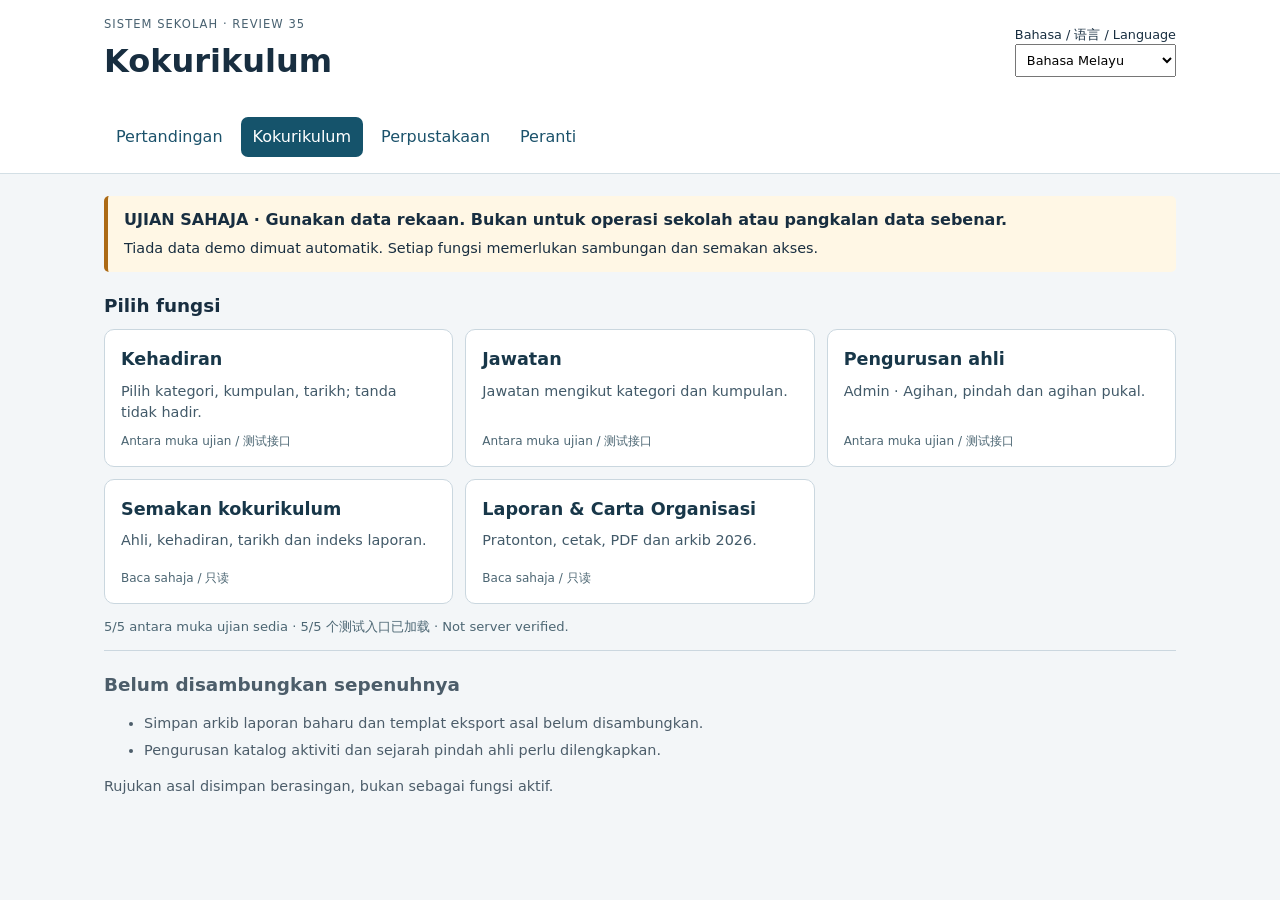
==== live-test/Attendance_REVIEW.html @ 01369eb8 "Add files via upload" ====
<!doctype html><html lang="ms"><head><meta charset="utf-8"><meta name="viewport" content="width=device-width,initial-scale=1"><title>Kokurikulum | REVIEW</title><link rel="stylesheet" href="./unified34.css"><style>#p24-dialog{width:min(760px,95vw);max-height:90vh;border:0;border-radius:12px;padding:18px;color:#152d40}#p24-dialog::backdrop{background:#0e2438aa}#p24-dialog .p24-bar{display:flex;gap:8px;flex-wrap:wrap;margin:8px 0}#p24-dialog select,#p24-dialog input,#p24-dialog button{width:auto;max-width:100%;padding:9px;border:1px solid #a4b9c7;border-radius:6px}#p24-dialog button{background:#e9f2fa;color:#152d40;cursor:pointer}#p24-dialog button:disabled{opacity:.5;cursor:default}#p24-dialog .p24-row{display:flex;align-items:center;justify-content:space-between;gap:12px;padding:8px;border-bottom:1px solid #dde6ed}#p24-dialog small{display:block;color:#526678}#p24-dialog button[data-present="true"]{background:#dcfce7}#p24-dialog button[data-present="false"]{background:#fee2e2}#p24-dialog #p24-save{background:#176b4b;color:white}</style><style>#p27-dialog{width:min(760px,94vw);max-width:94vw;max-height:90vh;box-sizing:border-box;border:0;border-radius:12px;padding:16px;color:#152d40;overflow:auto}#p27-dialog::backdrop{background:#0e2438aa}#p27-dialog .p27-bar{display:flex;flex-wrap:wrap;gap:8px;margin:10px 0}#p27-dialog select,#p27-dialog input[type=search]{max-width:100%;min-width:0;padding:8px;border:1px solid #aab8c4;border-radius:6px}#p27-student,#p27-target{display:block;width:100%;margin:10px 0}#p27-dialog button{padding:8px 12px;border:1px solid #94a3b8;border-radius:7px;background:#f8fafc}#p27-dialog button:disabled{opacity:.45}#p27-dialog p{overflow-wrap:anywhere}#p27-dialog h2{font-size:1.2rem;font-weight:bold}</style></head><body><header><div class="top"><div><p class="eyebrow">SISTEM SEKOLAH · REVIEW 35</p><h1 data-ms="Kokurikulum" data-zh="课外活动" data-en="Co-curricular">Kokurikulum</h1></div><label class="language">Bahasa / 语言 / Language<select id="ui-language"><option value="ms">Bahasa Melayu</option><option value="zh">华文</option><option value="en">English</option></select></label></div><nav aria-label="Sistem"><a href="Competition_REVIEW.html" ><span data-ms="Pertandingan" data-zh="比赛系统" data-en="Competitions">Pertandingan</span></a><a href="Attendance_REVIEW.html" aria-current=page><span data-ms="Kokurikulum" data-zh="课外活动" data-en="Co-curricular">Kokurikulum</span></a><a href="Library_REVIEW.html" ><span data-ms="Perpustakaan" data-zh="图书馆" data-en="Library">Perpustakaan</span></a><a href="Device_REVIEW.html"><span data-ms="Peranti" data-zh="设备授权" data-en="Devices">Peranti</span></a></nav></header><main><aside class="notice" role="note"><span data-ms="UJIAN SAHAJA · Gunakan data rekaan. Bukan untuk operasi sekolah atau pangkalan data sebenar." data-zh="仅限测试：请使用虚构资料，不可用于学校正式业务或正式数据库。" data-en="TEST ONLY · Use fictional data. Not for production school operations or databases.">UJIAN SAHAJA · Gunakan data rekaan. Bukan untuk operasi sekolah atau pangkalan data sebenar.</span><p><span data-ms="Tiada data demo dimuat automatik. Setiap fungsi memerlukan sambungan dan semakan akses." data-zh="不自动载入离线演示资料；各功能需要连接并检查权限。" data-en="No demo data loads automatically. Each function requires a connection and access check.">Tiada data demo dimuat automatik. Setiap fungsi memerlukan sambungan dan semakan akses.</span></p></aside><h2><span data-ms="Pilih fungsi" data-zh="选择功能" data-en="Choose a function">Pilih fungsi</span></h2><div class="tiles"><button type="button" class="tile" id="p24-att-open" data-module="attendance24-panel.mjs" data-dialog="p24-dialog" disabled><strong data-ms="Kehadiran" data-zh="活动点名" data-en="Attendance">Kehadiran</strong><span data-ms="Pilih kategori, kumpulan, tarikh; tanda tidak hadir." data-zh="按类别、活动和日期选择，只点缺席。" data-en="Select category, group and date; mark absences.">Pilih kategori, kumpulan, tarikh; tanda tidak hadir.</span><small class="route-status" aria-live="polite">Antara muka ujian / 测试接口</small></button><button type="button" class="tile" id="p24-pos-open" data-module="attendance24-panel.mjs" data-dialog="p24-dialog" disabled><strong data-ms="Jawatan" data-zh="职位管理" data-en="Positions">Jawatan</strong><span data-ms="Jawatan mengikut kategori dan kumpulan." data-zh="各类别职位独立管理。" data-en="Independent positions by category and group.">Jawatan mengikut kategori dan kumpulan.</span><small class="route-status" aria-live="polite">Antara muka ujian / 测试接口</small></button><button type="button" class="tile" id="p27-open" data-module="membership27-panel.mjs" data-dialog="p27-dialog" disabled><strong data-ms="Pengurusan ahli" data-zh="会员管理" data-en="Membership">Pengurusan ahli</strong><span data-ms="Admin · Agihan, pindah dan agihan pukal." data-zh="管理员：分配、转组及批量分配。" data-en="Admin · Assign, transfer and bulk assign.">Admin · Agihan, pindah dan agihan pukal.</span><small class="route-status" aria-live="polite">Antara muka ujian / 测试接口</small></button><button type="button" class="tile" id="p20-open" data-module="read-panel.mjs" data-dialog="p20-dialog" disabled><strong data-ms="Semakan kokurikulum" data-zh="课外活动独立检查" data-en="Co-curricular checks">Semakan kokurikulum</strong><span data-ms="Ahli, kehadiran, tarikh dan indeks laporan." data-zh="会员、出席、日期及报告索引。" data-en="Members, attendance, dates and report index.">Ahli, kehadiran, tarikh dan indeks laporan.</span><small class="route-status" aria-live="polite">Baca sahaja / 只读</small></button><button type="button" class="tile" id="p35-open" data-module="reports35-panel.mjs" data-dialog="p35-dialog" disabled><strong data-ms="Laporan &amp; Carta Organisasi" data-zh="活动报告与组织图" data-en="Activity reports &amp; organisation charts">Laporan &amp; Carta Organisasi</strong><span data-ms="Pratonton, cetak, PDF dan arkib 2026." data-zh="预览、打印、PDF及2026归档。" data-en="Preview, print, PDF and 2026 archive.">Pratonton, cetak, PDF dan arkib 2026.</span><small class="route-status">Baca sahaja / 只读</small></button></div><p id="shell-status" role="status">Memuat antara muka… / 正在加载界面</p><section class="pending"><h2><span data-ms="Belum disambungkan sepenuhnya" data-zh="尚未完全接通" data-en="Not fully connected">Belum disambungkan sepenuhnya</span></h2><ul><li><span data-ms="Simpan arkib laporan baharu dan templat eksport asal belum disambungkan." data-zh="新报告归档保存及原版导出模板尚未接通。" data-en="New report archive saving and original export templates are not connected.">Simpan arkib laporan baharu dan templat eksport asal belum disambungkan.</span></li><li><span data-ms="Pengurusan katalog aktiviti dan sejarah pindah ahli perlu dilengkapkan." data-zh="活动目录管理和转组历史仍需完善。" data-en="Activity catalogue management and transfer history remain incomplete.">Pengurusan katalog aktiviti dan sejarah pindah ahli perlu dilengkapkan.</span></li></ul><p><span data-ms="Rujukan asal disimpan berasingan, bukan sebagai fungsi aktif." data-zh="原版参考文件另存，不当作可用业务入口。" data-en="Original references are stored separately, not as active operations.">Rujukan asal disimpan berasingan, bukan sebagai fungsi aktif.</span></p></section></main><dialog id="p20-dialog" style="position:fixed;inset:0;margin:auto;width:min(1100px,96vw);height:90vh;max-width:96vw;background:white;color:#172b4d;padding:16px;border:1px solid #b8c6d0;border-radius:10px;z-index:10000;overflow:auto;font:14px system-ui">
<div data-scope="attendance" id="p20-root"></div></dialog><dialog id="p24-dialog"><div id="p24-root"></div></dialog><dialog id="p27-dialog"><div id="p27-root"></div></dialog><dialog id="p35-dialog"><div id="p35-root"></div></dialog><script type="module" src="./unified34.mjs"></script></body></html>
---- live-test/unified34.css ----
:root{font:16px/1.5 system-ui,-apple-system,"Segoe UI",sans-serif;color:#182e40;background:#f3f6f8;color-scheme:light}*{box-sizing:border-box}body{margin:0}header{background:#fff;border-bottom:1px solid #d3dfe5}header .top,header nav,main{max-width:1120px;margin:auto;padding:16px 24px}header .top{display:flex;align-items:center;justify-content:space-between;gap:16px}h1{font-size:clamp(1.4rem,4vw,2rem);margin:0}.eyebrow{font-size:.72rem;letter-spacing:.09em;color:#486170;margin:0 0 4px}.language{font-size:.8rem;display:flex;flex-direction:column}select,input,button{font:inherit;max-width:100%}select{padding:7px;min-width:0}nav{display:flex;flex-wrap:wrap;gap:6px}nav a{color:#1b526b;text-decoration:none;padding:8px 12px;border-radius:7px}nav a[aria-current=page]{background:#15536b;color:white}main{padding-top:22px}h2{font-size:1.15rem;margin:20px 0 10px}.notice{border-left:4px solid #ac6a15;background:#fff7e5;padding:12px 16px;font-weight:600;border-radius:5px}.notice p{margin:6px 0 0;font-weight:400;font-size:.9rem}.tiles{display:grid;grid-template-columns:repeat(auto-fit,minmax(min(100%,260px),1fr));gap:12px}.tile{text-align:left;display:flex;flex-direction:column;align-items:flex-start;gap:8px;min-height:125px;padding:16px;border:1px solid #cad7df;border-radius:10px;background:white;color:#183749;cursor:pointer}.tile strong{font-size:1.1rem}.tile span{font-size:.9rem;color:#425a69}.tile small{font-size:.75rem;margin-top:auto;color:#4c6673}.tile:disabled{opacity:.6;cursor:not-allowed}.tile:not(:disabled):hover{border-color:#15536b;background:#f9fdff}.tile:focus-visible,a:focus-visible,button:focus-visible{outline:3px solid #1978af;outline-offset:2px}.pending{border-top:1px solid #cbd7df;font-size:.9rem;color:#4c5d6a}.pending li{margin:5px 0}#shell-status{font-size:.82rem;color:#4c6673}dialog{box-sizing:border-box;max-width:94vw;max-height:90vh;overflow:auto;border:1px solid #bacbd7;border-radius:10px;overflow-wrap:anywhere;color:#182e40;background:white}dialog::backdrop{background:#10283eb8}dialog [hidden]{display:none!important}dialog input,dialog select,dialog button{max-width:100%}dialog table{width:100%;border-collapse:collapse}dialog td,dialog th{text-align:left;padding:5px;border-bottom:1px solid #dce4e9}.btn,#p-master-close{padding:8px 12px;background:#1b607c;color:white;border:0;border-radius:6px;margin:3px;cursor:pointer}.btn:disabled,#p-master-close:disabled{opacity:.5;cursor:not-allowed}#p-master-dialog{width:min(94vw,900px);padding:16px}.master-top{display:flex;justify-content:space-between;align-items:center;gap:8px}.master-top h2{margin:0}#annual29-root{border-top:1px solid #cbd7df;margin-top:20px;padding-top:10px}#p-master-dialog input[type=file]{display:block;margin:10px 0}@media(max-width:520px){header .top,header nav,main{padding-left:14px;padding-right:14px}.top{align-items:flex-start!important}.language select{font-size:.8rem}nav a{padding:7px 9px}.tile{min-height:105px}.master-top{flex-wrap:wrap}}

#p35-dialog{width:min(900px,calc(100vw - 24px));max-height:90vh;overflow:auto}#p35-root{padding:12px;display:grid;gap:8px}#p35-root label{display:grid;gap:4px}#p35-root select,#p35-root textarea,#p35-root input:not([type=checkbox]){width:100%;min-width:0;padding:8px;font:inherit}#p35-root textarea{min-height:70px}#p35-root button{padding:9px}#p35-choices{max-height:250px;overflow:auto}#p35-choices label{display:flex;gap:8px;align-items:center;padding:5px;overflow-wrap:anywhere}#p35-root [hidden]{display:none!important}
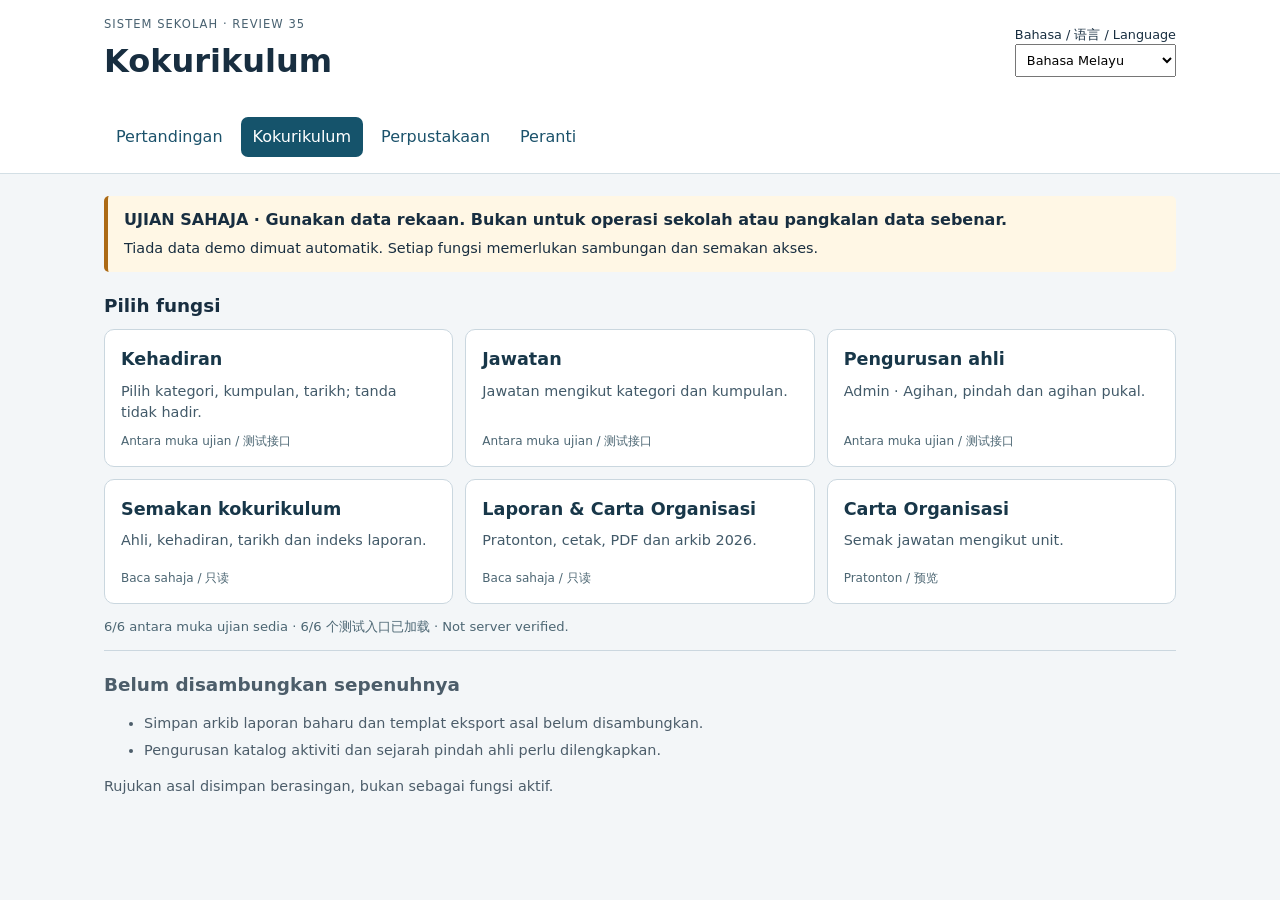
==== commit 583cf54c: "Add files via upload" ====
--- a/live-test/Attendance_REVIEW.html
+++ b/live-test/Attendance_REVIEW.html
@@ -1,2 +1,2 @@
-<!doctype html><html lang="ms"><head><meta charset="utf-8"><meta name="viewport" content="width=device-width,initial-scale=1"><title>Kokurikulum | REVIEW</title><link rel="stylesheet" href="./unified34.css"><style>#p24-dialog{width:min(760px,95vw);max-height:90vh;border:0;border-radius:12px;padding:18px;color:#152d40}#p24-dialog::backdrop{background:#0e2438aa}#p24-dialog .p24-bar{display:flex;gap:8px;flex-wrap:wrap;margin:8px 0}#p24-dialog select,#p24-dialog input,#p24-dialog button{width:auto;max-width:100%;padding:9px;border:1px solid #a4b9c7;border-radius:6px}#p24-dialog button{background:#e9f2fa;color:#152d40;cursor:pointer}#p24-dialog button:disabled{opacity:.5;cursor:default}#p24-dialog .p24-row{display:flex;align-items:center;justify-content:space-between;gap:12px;padding:8px;border-bottom:1px solid #dde6ed}#p24-dialog small{display:block;color:#526678}#p24-dialog button[data-present="true"]{background:#dcfce7}#p24-dialog button[data-present="false"]{background:#fee2e2}#p24-dialog #p24-save{background:#176b4b;color:white}</style><style>#p27-dialog{width:min(760px,94vw);max-width:94vw;max-height:90vh;box-sizing:border-box;border:0;border-radius:12px;padding:16px;color:#152d40;overflow:auto}#p27-dialog::backdrop{background:#0e2438aa}#p27-dialog .p27-bar{display:flex;flex-wrap:wrap;gap:8px;margin:10px 0}#p27-dialog select,#p27-dialog input[type=search]{max-width:100%;min-width:0;padding:8px;border:1px solid #aab8c4;border-radius:6px}#p27-student,#p27-target{display:block;width:100%;margin:10px 0}#p27-dialog button{padding:8px 12px;border:1px solid #94a3b8;border-radius:7px;background:#f8fafc}#p27-dialog button:disabled{opacity:.45}#p27-dialog p{overflow-wrap:anywhere}#p27-dialog h2{font-size:1.2rem;font-weight:bold}</style></head><body><header><div class="top"><div><p class="eyebrow">SISTEM SEKOLAH · REVIEW 35</p><h1 data-ms="Kokurikulum" data-zh="课外活动" data-en="Co-curricular">Kokurikulum</h1></div><label class="language">Bahasa / 语言 / Language<select id="ui-language"><option value="ms">Bahasa Melayu</option><option value="zh">华文</option><option value="en">English</option></select></label></div><nav aria-label="Sistem"><a href="Competition_REVIEW.html" ><span data-ms="Pertandingan" data-zh="比赛系统" data-en="Competitions">Pertandingan</span></a><a href="Attendance_REVIEW.html" aria-current=page><span data-ms="Kokurikulum" data-zh="课外活动" data-en="Co-curricular">Kokurikulum</span></a><a href="Library_REVIEW.html" ><span data-ms="Perpustakaan" data-zh="图书馆" data-en="Library">Perpustakaan</span></a><a href="Device_REVIEW.html"><span data-ms="Peranti" data-zh="设备授权" data-en="Devices">Peranti</span></a></nav></header><main><aside class="notice" role="note"><span data-ms="UJIAN SAHAJA · Gunakan data rekaan. Bukan untuk operasi sekolah atau pangkalan data sebenar." data-zh="仅限测试：请使用虚构资料，不可用于学校正式业务或正式数据库。" data-en="TEST ONLY · Use fictional data. Not for production school operations or databases.">UJIAN SAHAJA · Gunakan data rekaan. Bukan untuk operasi sekolah atau pangkalan data sebenar.</span><p><span data-ms="Tiada data demo dimuat automatik. Setiap fungsi memerlukan sambungan dan semakan akses." data-zh="不自动载入离线演示资料；各功能需要连接并检查权限。" data-en="No demo data loads automatically. Each function requires a connection and access check.">Tiada data demo dimuat automatik. Setiap fungsi memerlukan sambungan dan semakan akses.</span></p></aside><h2><span data-ms="Pilih fungsi" data-zh="选择功能" data-en="Choose a function">Pilih fungsi</span></h2><div class="tiles"><button type="button" class="tile" id="p24-att-open" data-module="attendance24-panel.mjs" data-dialog="p24-dialog" disabled><strong data-ms="Kehadiran" data-zh="活动点名" data-en="Attendance">Kehadiran</strong><span data-ms="Pilih kategori, kumpulan, tarikh; tanda tidak hadir." data-zh="按类别、活动和日期选择，只点缺席。" data-en="Select category, group and date; mark absences.">Pilih kategori, kumpulan, tarikh; tanda tidak hadir.</span><small class="route-status" aria-live="polite">Antara muka ujian / 测试接口</small></button><button type="button" class="tile" id="p24-pos-open" data-module="attendance24-panel.mjs" data-dialog="p24-dialog" disabled><strong data-ms="Jawatan" data-zh="职位管理" data-en="Positions">Jawatan</strong><span data-ms="Jawatan mengikut kategori dan kumpulan." data-zh="各类别职位独立管理。" data-en="Independent positions by category and group.">Jawatan mengikut kategori dan kumpulan.</span><small class="route-status" aria-live="polite">Antara muka ujian / 测试接口</small></button><button type="button" class="tile" id="p27-open" data-module="membership27-panel.mjs" data-dialog="p27-dialog" disabled><strong data-ms="Pengurusan ahli" data-zh="会员管理" data-en="Membership">Pengurusan ahli</strong><span data-ms="Admin · Agihan, pindah dan agihan pukal." data-zh="管理员：分配、转组及批量分配。" data-en="Admin · Assign, transfer and bulk assign.">Admin · Agihan, pindah dan agihan pukal.</span><small class="route-status" aria-live="polite">Antara muka ujian / 测试接口</small></button><button type="button" class="tile" id="p20-open" data-module="read-panel.mjs" data-dialog="p20-dialog" disabled><strong data-ms="Semakan kokurikulum" data-zh="课外活动独立检查" data-en="Co-curricular checks">Semakan kokurikulum</strong><span data-ms="Ahli, kehadiran, tarikh dan indeks laporan." data-zh="会员、出席、日期及报告索引。" data-en="Members, attendance, dates and report index.">Ahli, kehadiran, tarikh dan indeks laporan.</span><small class="route-status" aria-live="polite">Baca sahaja / 只读</small></button><button type="button" class="tile" id="p35-open" data-module="reports35-panel.mjs" data-dialog="p35-dialog" disabled><strong data-ms="Laporan &amp; Carta Organisasi" data-zh="活动报告与组织图" data-en="Activity reports &amp; organisation charts">Laporan &amp; Carta Organisasi</strong><span data-ms="Pratonton, cetak, PDF dan arkib 2026." data-zh="预览、打印、PDF及2026归档。" data-en="Preview, print, PDF and 2026 archive.">Pratonton, cetak, PDF dan arkib 2026.</span><small class="route-status">Baca sahaja / 只读</small></button></div><p id="shell-status" role="status">Memuat antara muka… / 正在加载界面</p><section class="pending"><h2><span data-ms="Belum disambungkan sepenuhnya" data-zh="尚未完全接通" data-en="Not fully connected">Belum disambungkan sepenuhnya</span></h2><ul><li><span data-ms="Simpan arkib laporan baharu dan templat eksport asal belum disambungkan." data-zh="新报告归档保存及原版导出模板尚未接通。" data-en="New report archive saving and original export templates are not connected.">Simpan arkib laporan baharu dan templat eksport asal belum disambungkan.</span></li><li><span data-ms="Pengurusan katalog aktiviti dan sejarah pindah ahli perlu dilengkapkan." data-zh="活动目录管理和转组历史仍需完善。" data-en="Activity catalogue management and transfer history remain incomplete.">Pengurusan katalog aktiviti dan sejarah pindah ahli perlu dilengkapkan.</span></li></ul><p><span data-ms="Rujukan asal disimpan berasingan, bukan sebagai fungsi aktif." data-zh="原版参考文件另存，不当作可用业务入口。" data-en="Original references are stored separately, not as active operations.">Rujukan asal disimpan berasingan, bukan sebagai fungsi aktif.</span></p></section></main><dialog id="p20-dialog" style="position:fixed;inset:0;margin:auto;width:min(1100px,96vw);height:90vh;max-width:96vw;background:white;color:#172b4d;padding:16px;border:1px solid #b8c6d0;border-radius:10px;z-index:10000;overflow:auto;font:14px system-ui">
-<div data-scope="attendance" id="p20-root"></div></dialog><dialog id="p24-dialog"><div id="p24-root"></div></dialog><dialog id="p27-dialog"><div id="p27-root"></div></dialog><dialog id="p35-dialog"><div id="p35-root"></div></dialog><script type="module" src="./unified34.mjs"></script></body></html>+<!doctype html><html lang="ms"><head><meta charset="utf-8"><meta name="viewport" content="width=device-width,initial-scale=1"><title>Kokurikulum | REVIEW</title><link rel="stylesheet" href="./unified34.css"><style>#p24-dialog{width:min(760px,95vw);max-height:90vh;border:0;border-radius:12px;padding:18px;color:#152d40}#p24-dialog::backdrop{background:#0e2438aa}#p24-dialog .p24-bar{display:flex;gap:8px;flex-wrap:wrap;margin:8px 0}#p24-dialog select,#p24-dialog input,#p24-dialog button{width:auto;max-width:100%;padding:9px;border:1px solid #a4b9c7;border-radius:6px}#p24-dialog button{background:#e9f2fa;color:#152d40;cursor:pointer}#p24-dialog button:disabled{opacity:.5;cursor:default}#p24-dialog .p24-row{display:flex;align-items:center;justify-content:space-between;gap:12px;padding:8px;border-bottom:1px solid #dde6ed}#p24-dialog small{display:block;color:#526678}#p24-dialog button[data-present="true"]{background:#dcfce7}#p24-dialog button[data-present="false"]{background:#fee2e2}#p24-dialog #p24-save{background:#176b4b;color:white}</style><style>#p27-dialog{width:min(760px,94vw);max-width:94vw;max-height:90vh;box-sizing:border-box;border:0;border-radius:12px;padding:16px;color:#152d40;overflow:auto}#p27-dialog::backdrop{background:#0e2438aa}#p27-dialog .p27-bar{display:flex;flex-wrap:wrap;gap:8px;margin:10px 0}#p27-dialog select,#p27-dialog input[type=search]{max-width:100%;min-width:0;padding:8px;border:1px solid #aab8c4;border-radius:6px}#p27-student,#p27-target{display:block;width:100%;margin:10px 0}#p27-dialog button{padding:8px 12px;border:1px solid #94a3b8;border-radius:7px;background:#f8fafc}#p27-dialog button:disabled{opacity:.45}#p27-dialog p{overflow-wrap:anywhere}#p27-dialog h2{font-size:1.2rem;font-weight:bold}</style></head><body><header><div class="top"><div><p class="eyebrow">SISTEM SEKOLAH · REVIEW 35</p><h1 data-ms="Kokurikulum" data-zh="课外活动" data-en="Co-curricular">Kokurikulum</h1></div><label class="language">Bahasa / 语言 / Language<select id="ui-language"><option value="ms">Bahasa Melayu</option><option value="zh">华文</option><option value="en">English</option></select></label></div><nav aria-label="Sistem"><a href="Competition_REVIEW.html" ><span data-ms="Pertandingan" data-zh="比赛系统" data-en="Competitions">Pertandingan</span></a><a href="Attendance_REVIEW.html" aria-current=page><span data-ms="Kokurikulum" data-zh="课外活动" data-en="Co-curricular">Kokurikulum</span></a><a href="Library_REVIEW.html" ><span data-ms="Perpustakaan" data-zh="图书馆" data-en="Library">Perpustakaan</span></a><a href="Device_REVIEW.html"><span data-ms="Peranti" data-zh="设备授权" data-en="Devices">Peranti</span></a></nav></header><main><aside class="notice" role="note"><span data-ms="UJIAN SAHAJA · Gunakan data rekaan. Bukan untuk operasi sekolah atau pangkalan data sebenar." data-zh="仅限测试：请使用虚构资料，不可用于学校正式业务或正式数据库。" data-en="TEST ONLY · Use fictional data. Not for production school operations or databases.">UJIAN SAHAJA · Gunakan data rekaan. Bukan untuk operasi sekolah atau pangkalan data sebenar.</span><p><span data-ms="Tiada data demo dimuat automatik. Setiap fungsi memerlukan sambungan dan semakan akses." data-zh="不自动载入离线演示资料；各功能需要连接并检查权限。" data-en="No demo data loads automatically. Each function requires a connection and access check.">Tiada data demo dimuat automatik. Setiap fungsi memerlukan sambungan dan semakan akses.</span></p></aside><h2><span data-ms="Pilih fungsi" data-zh="选择功能" data-en="Choose a function">Pilih fungsi</span></h2><div class="tiles"><button type="button" class="tile" id="p24-att-open" data-module="attendance24-panel.mjs" data-dialog="p24-dialog" disabled><strong data-ms="Kehadiran" data-zh="活动点名" data-en="Attendance">Kehadiran</strong><span data-ms="Pilih kategori, kumpulan, tarikh; tanda tidak hadir." data-zh="按类别、活动和日期选择，只点缺席。" data-en="Select category, group and date; mark absences.">Pilih kategori, kumpulan, tarikh; tanda tidak hadir.</span><small class="route-status" aria-live="polite">Antara muka ujian / 测试接口</small></button><button type="button" class="tile" id="p24-pos-open" data-module="attendance24-panel.mjs" data-dialog="p24-dialog" disabled><strong data-ms="Jawatan" data-zh="职位管理" data-en="Positions">Jawatan</strong><span data-ms="Jawatan mengikut kategori dan kumpulan." data-zh="各类别职位独立管理。" data-en="Independent positions by category and group.">Jawatan mengikut kategori dan kumpulan.</span><small class="route-status" aria-live="polite">Antara muka ujian / 测试接口</small></button><button type="button" class="tile" id="p27-open" data-module="membership27-panel.mjs" data-dialog="p27-dialog" disabled><strong data-ms="Pengurusan ahli" data-zh="会员管理" data-en="Membership">Pengurusan ahli</strong><span data-ms="Admin · Agihan, pindah dan agihan pukal." data-zh="管理员：分配、转组及批量分配。" data-en="Admin · Assign, transfer and bulk assign.">Admin · Agihan, pindah dan agihan pukal.</span><small class="route-status" aria-live="polite">Antara muka ujian / 测试接口</small></button><button type="button" class="tile" id="p20-open" data-module="dashboard-panel-v3.mjs" data-dialog="p20-dialog" disabled><strong data-ms="Semakan kokurikulum" data-zh="课外活动独立检查" data-en="Co-curricular checks">Semakan kokurikulum</strong><span data-ms="Ahli, kehadiran, tarikh dan indeks laporan." data-zh="会员、出席、日期及报告索引。" data-en="Members, attendance, dates and report index.">Ahli, kehadiran, tarikh dan indeks laporan.</span><small class="route-status" aria-live="polite">Baca sahaja / 只读</small></button><button type="button" class="tile" id="p35-open" data-module="reports-entry-v3.mjs" data-dialog="p35-dialog" disabled><strong data-ms="Laporan &amp; Carta Organisasi" data-zh="活动报告与组织图" data-en="Activity reports &amp; organisation charts">Laporan &amp; Carta Organisasi</strong><span data-ms="Pratonton, cetak, PDF dan arkib 2026." data-zh="预览、打印、PDF及2026归档。" data-en="Preview, print, PDF and 2026 archive.">Pratonton, cetak, PDF dan arkib 2026.</span><small class="route-status">Baca sahaja / 只读</small></button><button type="button" class="tile" id="p35-chart-open" data-module="reports-entry-v3.mjs" data-dialog="p35-dialog" disabled><strong data-ms="Carta Organisasi" data-zh="组织图" data-en="Organisation chart">Carta Organisasi</strong><span data-ms="Semak jawatan mengikut unit." data-zh="按活动组查看职位。" data-en="Review positions by group.">Semak jawatan mengikut unit.</span><small class="route-status">Pratonton / 预览</small></button></div><p id="shell-status" role="status">Memuat antara muka… / 正在加载界面</p><section class="pending"><h2><span data-ms="Belum disambungkan sepenuhnya" data-zh="尚未完全接通" data-en="Not fully connected">Belum disambungkan sepenuhnya</span></h2><ul><li><span data-ms="Simpan arkib laporan baharu dan templat eksport asal belum disambungkan." data-zh="新报告归档保存及原版导出模板尚未接通。" data-en="New report archive saving and original export templates are not connected.">Simpan arkib laporan baharu dan templat eksport asal belum disambungkan.</span></li><li><span data-ms="Pengurusan katalog aktiviti dan sejarah pindah ahli perlu dilengkapkan." data-zh="活动目录管理和转组历史仍需完善。" data-en="Activity catalogue management and transfer history remain incomplete.">Pengurusan katalog aktiviti dan sejarah pindah ahli perlu dilengkapkan.</span></li></ul><p><span data-ms="Rujukan asal disimpan berasingan, bukan sebagai fungsi aktif." data-zh="原版参考文件另存，不当作可用业务入口。" data-en="Original references are stored separately, not as active operations.">Rujukan asal disimpan berasingan, bukan sebagai fungsi aktif.</span></p></section></main><dialog id="p20-dialog" style="position:fixed;inset:0;margin:auto;width:min(1100px,96vw);height:90vh;max-width:96vw;background:white;color:#172b4d;padding:16px;border:1px solid #b8c6d0;border-radius:10px;z-index:10000;overflow:auto;font:14px system-ui">
+<div data-scope="attendance" id="p20-root"></div></dialog><dialog id="p24-dialog"><div id="p24-root"></div></dialog><dialog id="p27-dialog"><div id="p27-root"></div></dialog><dialog id="p35-dialog"><div id="p35-root"></div></dialog><script type="module" src="./school-shell-v3.mjs"></script></body></html>
